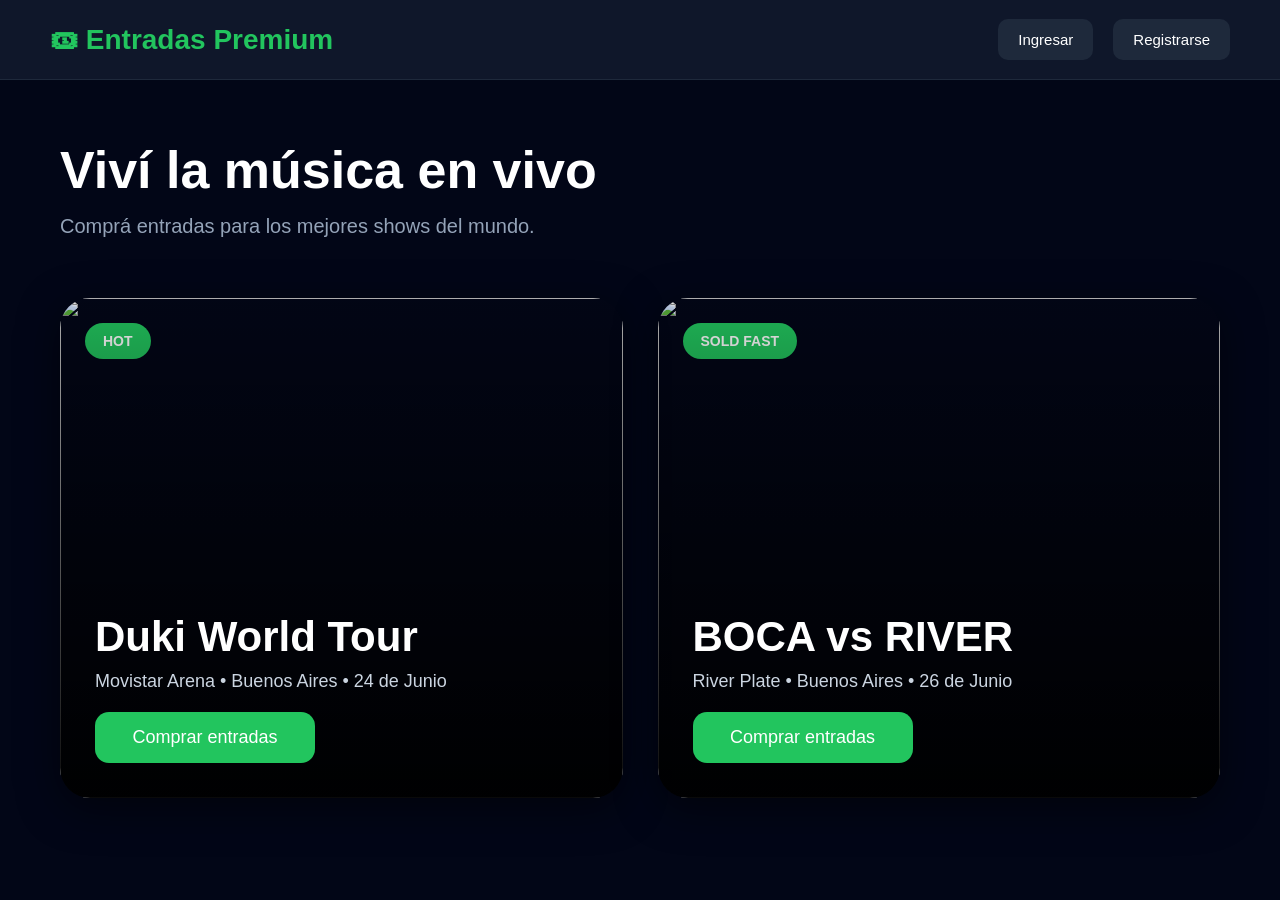
==== wwwroot/admin.html @ 3e4c5b27 "Entrega 1 - EntradasAPI" ====
<!DOCTYPE html>
<html lang="es">
<head>
<meta charset="UTF-8">
<title>Panel Admin</title>

<style>
body{
    margin:0;
    background:#0f172a;
    font-family:Arial;
    color:white;
}

header{
    background:#020617;
    padding:20px;
    text-align:center;
    font-size:28px;
    position: relative; 
}

.container{
    padding:30px;
}

.card{
    background:#1e293b;
    padding:20px;
    border-radius:15px;
    margin-bottom:20px;
}

button{
    padding:12px 20px;
    border:none;
    border-radius:10px;
    background:#22c55e;
    color:white;
    cursor:pointer;
    margin-top:10px;
}

button:hover{
    background:#16a34a;
}

.logout{
    background:#ef4444;
    position: absolute;
    right: 20px;
    top: 50%;
    transform: translateY(-50%);
    margin-top: 0;
}
</style>
</head>

<body>

<header>
    ⚙️ Panel Administrador
    <button class="logout" onclick="logout()">Cerrar sesión</button>
</header>

<button onclick="irInicio()" style="margin:20px;">← Inicio</button>

<div class="container">

<h2>Eventos</h2>

<div id="events"></div>

<button onclick="crearEvento()">➕ Crear Evento</button>

</div>

<script>
// PROTECCION
const user = JSON.parse(localStorage.getItem("user"));

if(!user || user.rol !== "Admin"){
    alert("No autorizado");
    window.location.href = "index.html";
}

// CARGAR EVENTOS
async function loadEvents(){
    const res = await fetch("http://localhost:5123/api/event");
    const events = await res.json();

    const container = document.getElementById("events");
    container.innerHTML = "";

    events.forEach(e => {
        container.innerHTML += `
            <div class="card">
                <h3>${e.name}</h3>
                <p>${e.venue}</p>

                <button onclick="editarEvento(${e.id})">
                    ✏️ Editar
                </button>

                <button onclick="agregarButacas(${e.id})">
                    🎟 Agregar butacas
                </button>
            </div>
        `;
    });
}

// BOTONES
function crearEvento(){
    alert("Crear evento (pendiente)");
}

function editarEvento(id){
    alert("Editar evento " + id);
}

function agregarButacas(id){
    alert("Agregar butacas a evento " + id);
}

function logout(){
    localStorage.removeItem("user");
    window.location.href = "index.html";
}

function irInicio(){
    window.location.href = "index.html"; 
}

loadEvents();
</script>

</body>
</html>
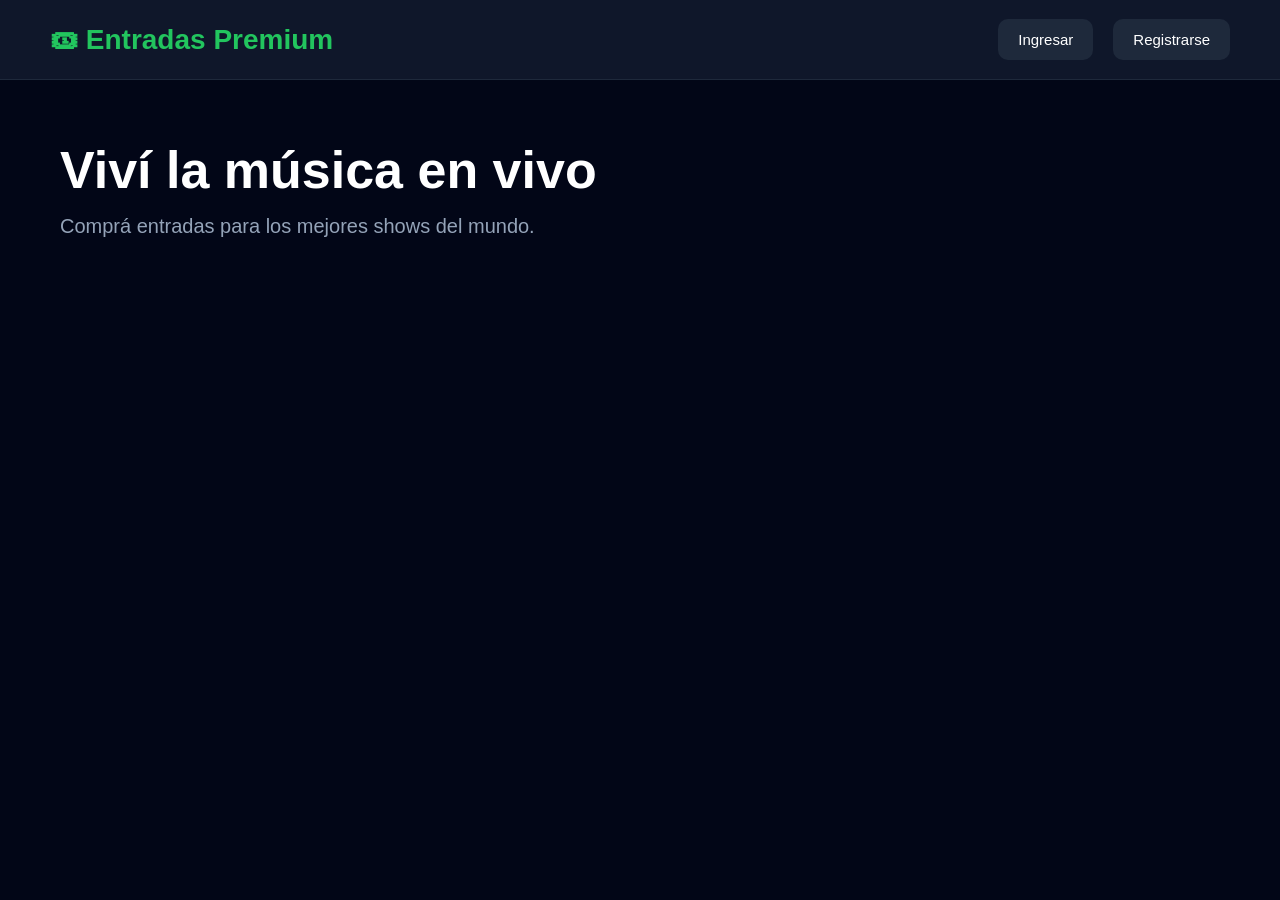
==== commit 7b21614b: "Cleanup proyecto final" ====
--- a/wwwroot/admin.html
+++ b/wwwroot/admin.html
@@ -5,6 +5,7 @@
 <title>Panel Admin</title>
 
 <style>
+
 body{
     margin:0;
     background:#0f172a;
@@ -17,7 +18,7 @@
     padding:20px;
     text-align:center;
     font-size:28px;
-    position: relative; 
+    position:relative;
 }
 
 .container{
@@ -27,8 +28,16 @@
 .card{
     background:#1e293b;
     padding:20px;
+    border-radius:20px;
+    margin-bottom:20px;
+}
+
+.card img{
+    width:100%;
+    height:250px;
+    object-fit:cover;
     border-radius:15px;
-    margin-bottom:20px;
+    margin-bottom:15px;
 }
 
 button{
@@ -39,6 +48,7 @@
     color:white;
     cursor:pointer;
     margin-top:10px;
+    font-size:16px;
 }
 
 button:hover{
@@ -47,92 +57,579 @@
 
 .logout{
     background:#ef4444;
-    position: absolute;
-    right: 20px;
-    top: 50%;
-    transform: translateY(-50%);
-    margin-top: 0;
-}
+    position:absolute;
+    right:20px;
+    top:50%;
+    transform:translateY(-50%);
+}
+
+.modal{
+    position:fixed;
+    inset:0;
+    background:rgba(0,0,0,0.7);
+    display:none;
+    justify-content:center;
+    align-items:center;
+    z-index:999;
+}
+
+.modalContent{
+    width:500px;
+    background:#1e293b;
+    border-radius:25px;
+    padding:30px;
+    display:flex;
+    flex-direction:column;
+    gap:15px;
+}
+
+.modalContent input{
+    padding:15px;
+    border:none;
+    border-radius:12px;
+    background:#0f172a;
+    color:white;
+    font-size:16px;
+}
+
+.modalButtons{
+    display:flex;
+    gap:10px;
+}
+
+.cancel{
+    background:#ef4444;
+}
+
+.sectorBox{
+    background:#0f172a;
+    padding:15px;
+    border-radius:15px;
+}
+
+.delete-btn{
+    background:#ef4444;
+    margin-left:10px;
+}
+
+.delete-btn:hover{
+    background:#dc2626;
+}
+
+@media(max-width:768px){
+
+    header{
+        font-size:22px;
+        padding:15px;
+    }
+
+    .logout{
+        position:static;
+        transform:none;
+        margin-top:15px;
+    }
+
+    .container{
+        padding:15px;
+    }
+
+    .modalContent{
+        width:90%;
+        padding:20px;
+    }
+
+    .card img{
+        height:180px;
+    }
+
+    .modalButtons{
+        flex-direction:column;
+    }
+
+    .modalButtons button{
+        width:100%;
+    }
+}
+
 </style>
 </head>
 
 <body>
 
 <header>
+
     ⚙️ Panel Administrador
-    <button class="logout" onclick="logout()">Cerrar sesión</button>
+
+    <button
+        class="logout"
+        onclick="logout()">
+
+        Cerrar sesión
+
+    </button>
+
 </header>
 
-<button onclick="irInicio()" style="margin:20px;">← Inicio</button>
+<button
+    onclick="irInicio()"
+    style="margin:20px;"
+>
+    ← Inicio
+</button>
 
 <div class="container">
 
-<h2>Eventos</h2>
-
-<div id="events"></div>
-
-<button onclick="crearEvento()">➕ Crear Evento</button>
+    <h2>Eventos</h2>
+
+    <div id="events"></div>
+
+    <button onclick="abrirModal()">
+        ➕ Crear Evento
+    </button>
 
 </div>
 
+
+<div id="modal" class="modal">
+
+    <div class="modalContent">
+
+        <h2 id="modalTitle">
+            Crear Evento
+        </h2>
+
+        <input
+            type="text"
+            id="eventName"
+            placeholder="Nombre del evento"
+        >
+
+        <input
+            type="text"
+            id="eventVenue"
+            placeholder="Lugar y fecha"
+        >
+
+        <div class="sectorBox">
+
+            <h3>Platea</h3>
+
+            <input
+                type="number"
+                id="plateaSeats"
+                placeholder="Cantidad de butacas"
+            >
+
+        </div>
+
+        <div class="sectorBox">
+
+            <h3>Campo</h3>
+
+            <input
+                type="number"
+                id="campoSeats"
+                placeholder="Cantidad de butacas"
+            >
+
+        </div>
+
+        <img
+            id="previewImage"
+            style="
+                width:100%;
+                height:180px;
+                object-fit:cover;
+                border-radius:15px;
+                margin-bottom:20px;
+                display:none;
+            ">
+
+        <input
+            type="file"
+            id="eventImage"
+            accept="image/*"
+        >
+
+        <div class="modalButtons">
+
+            <button onclick="guardarEvento()">
+                Guardar
+            </button>
+
+            <button
+                class="cancel"
+                onclick="cerrarModal()"
+            >
+                Cancelar
+            </button>
+
+        </div>
+
+    </div>
+
+</div>
+
 <script>
-// PROTECCION
-const user = JSON.parse(localStorage.getItem("user"));
+
+function showMessage(text, success = true){
+
+    const div =
+        document.createElement("div");
+
+    div.innerText = text;
+
+    div.style.position = "fixed";
+    div.style.top = "20px";
+    div.style.right = "20px";
+    div.style.padding = "15px 20px";
+    div.style.borderRadius = "12px";
+    div.style.fontWeight = "bold";
+    div.style.zIndex = "9999";
+
+    div.style.background =
+        success
+        ? "#22c55e"
+        : "#ef4444";
+
+    div.style.color = "white";
+
+    document.body.appendChild(div);
+
+    setTimeout(() => {
+        div.remove();
+    },3000);
+}
+
+const user =
+    JSON.parse(
+        localStorage.getItem("user")
+    );
 
 if(!user || user.rol !== "Admin"){
-    alert("No autorizado");
-    window.location.href = "index.html";
-}
-
-// CARGAR EVENTOS
+
+    window.location.href =
+        "index.html";
+}
+
+let editingEventId = null;
+
+// LOAD EVENTS
 async function loadEvents(){
-    const res = await fetch("http://localhost:5123/api/event");
-    const events = await res.json();
-
-    const container = document.getElementById("events");
+
+    const response =
+        await fetch(
+            "http://localhost:5123/api/events"
+        );
+
+    const events =
+        await response.json();
+
+    const container =
+        document.getElementById("events");
+
     container.innerHTML = "";
 
-    events.forEach(e => {
+    events.forEach(event => {
+
         container.innerHTML += `
+
             <div class="card">
-                <h3>${e.name}</h3>
-                <p>${e.venue}</p>
-
-                <button onclick="editarEvento(${e.id})">
+
+                <img
+                    src="${
+                        event.imageUrl.startsWith("http")
+                        ? event.imageUrl
+                        : `http://localhost:5123${event.imageUrl}`
+                    }"
+                >
+
+                <h2>${event.name}</h2>
+
+                <p>${event.venue}</p>
+
+                <button onclick="editarEvento(${event.id})">
                     ✏️ Editar
                 </button>
 
-                <button onclick="agregarButacas(${e.id})">
-                    🎟 Agregar butacas
+                <button
+                    onclick="eliminarEvento(${event.id})"
+                    class="delete-btn">
+
+                    Eliminar
+
                 </button>
+
             </div>
         `;
     });
 }
 
-// BOTONES
-function crearEvento(){
-    alert("Crear evento (pendiente)");
-}
-
-function editarEvento(id){
-    alert("Editar evento " + id);
-}
-
-function agregarButacas(id){
-    alert("Agregar butacas a evento " + id);
-}
-
+// MODAL
+function abrirModal(){
+
+    editingEventId = null;
+
+    limpiarModal();
+
+    document.getElementById(
+        "modalTitle"
+    ).innerText =
+        "Crear Evento";
+
+    document.getElementById(
+        "modal"
+    ).style.display =
+        "flex";
+}
+
+function cerrarModal(){
+
+    document.getElementById(
+        "modal"
+    ).style.display =
+        "none";
+}
+
+function limpiarModal(){
+
+    document.getElementById(
+        "eventName"
+    ).value = "";
+
+    document.getElementById(
+        "eventVenue"
+    ).value = "";
+
+    document.getElementById(
+        "plateaSeats"
+    ).value = "";
+
+    document.getElementById(
+        "campoSeats"
+    ).value = "";
+
+    document.getElementById(
+        "eventImage"
+    ).value = "";
+
+    document.getElementById(
+        "previewImage"
+    ).style.display =
+        "none";
+}
+
+// EDITAR
+async function editarEvento(id){
+
+    editingEventId = id;
+
+    const response =
+        await fetch(
+            "http://localhost:5123/api/events"
+        );
+
+    const events =
+        await response.json();
+
+    const event =
+        events.find(e => e.id == id);
+
+    document.getElementById(
+        "modalTitle"
+    ).innerText =
+        "Editar Evento";
+
+    document.getElementById(
+        "eventName"
+    ).value =
+        event.name;
+
+    document.getElementById(
+        "eventVenue"
+    ).value =
+        event.venue;
+
+    document.getElementById(
+        "previewImage"
+    ).src =
+        event.imageUrl.startsWith("http")
+        ? event.imageUrl
+        : `http://localhost:5123${event.imageUrl}`;
+
+    document.getElementById(
+        "previewImage"
+    ).style.display =
+        "block";
+
+    document.getElementById(
+        "modal"
+    ).style.display =
+        "flex";
+}
+
+// GUARDAR
+async function guardarEvento(){
+
+    const formData =
+        new FormData();
+
+    formData.append(
+        "name",
+        document.getElementById(
+            "eventName"
+        ).value
+    );
+
+    formData.append(
+        "venue",
+        document.getElementById(
+            "eventVenue"
+        ).value
+    );
+
+    const plateaSeats =
+        document.getElementById(
+            "plateaSeats"
+        ).value;
+
+    const campoSeats =
+        document.getElementById(
+            "campoSeats"
+        ).value;
+
+    if(plateaSeats.trim() !== "")
+    {
+        formData.append(
+            "plateaSeats",
+            plateaSeats
+        );
+    }
+
+    if(campoSeats.trim() !== "")
+    {
+        formData.append(
+            "campoSeats",
+            campoSeats
+        );
+    }
+
+    const file =
+        document.getElementById(
+            "eventImage"
+        ).files[0];
+
+    if(file){
+
+        formData.append(
+            "image",
+            file
+        );
+    }
+
+    let url =
+        "http://localhost:5123/api/events";
+
+    let method = "POST";
+
+    if(editingEventId){
+
+        url += `/${editingEventId}`;
+
+        method = "PUT";
+    }
+
+    try{
+
+        const response =
+            await fetch(
+                url,
+                {
+                    method: method,
+                    body: formData
+                });
+
+        if(response.ok){
+
+            cerrarModal();
+
+            loadEvents();
+
+            showMessage(
+                "Evento guardado correctamente"
+            );
+        }
+        else{
+
+            const error =
+                await response.text();
+
+            let mensaje = "Error inesperado";
+
+            if(error.includes("image")){
+                mensaje = "Debes seleccionar una imagen";
+            }            
+            else if(error.includes("name")){
+                mensaje = "El nombre del evento es obligatorio";
+            }
+            else if(error.includes("venue")){
+                mensaje = "El lugar del evento es obligatorio";
+            }
+            else{
+                mensaje = error;
+            }
+
+            showMessage(mensaje, false);
+
+            console.log(error);
+        }
+    }
+    catch(error){
+
+        console.log(error);
+
+        showMessage(
+            "Error conectando con el servidor",
+            false
+        );
+    }
+}
+
+// ELIMINAR
+async function eliminarEvento(id){
+
+    const ok =
+        confirm("¿Eliminar evento?");
+
+    if(!ok) return;
+
+    await fetch(
+        `http://localhost:5123/api/events/${id}`,
+        {
+            method:"DELETE"
+        }
+    );
+
+    loadEvents();
+}
+
+// OTROS
 function logout(){
+
     localStorage.removeItem("user");
-    window.location.href = "index.html";
+
+    window.location.href =
+        "index.html";
 }
 
 function irInicio(){
-    window.location.href = "index.html"; 
+
+    window.location.href =
+        "index.html";
 }
 
 loadEvents();
+
 </script>
 
 </body>
